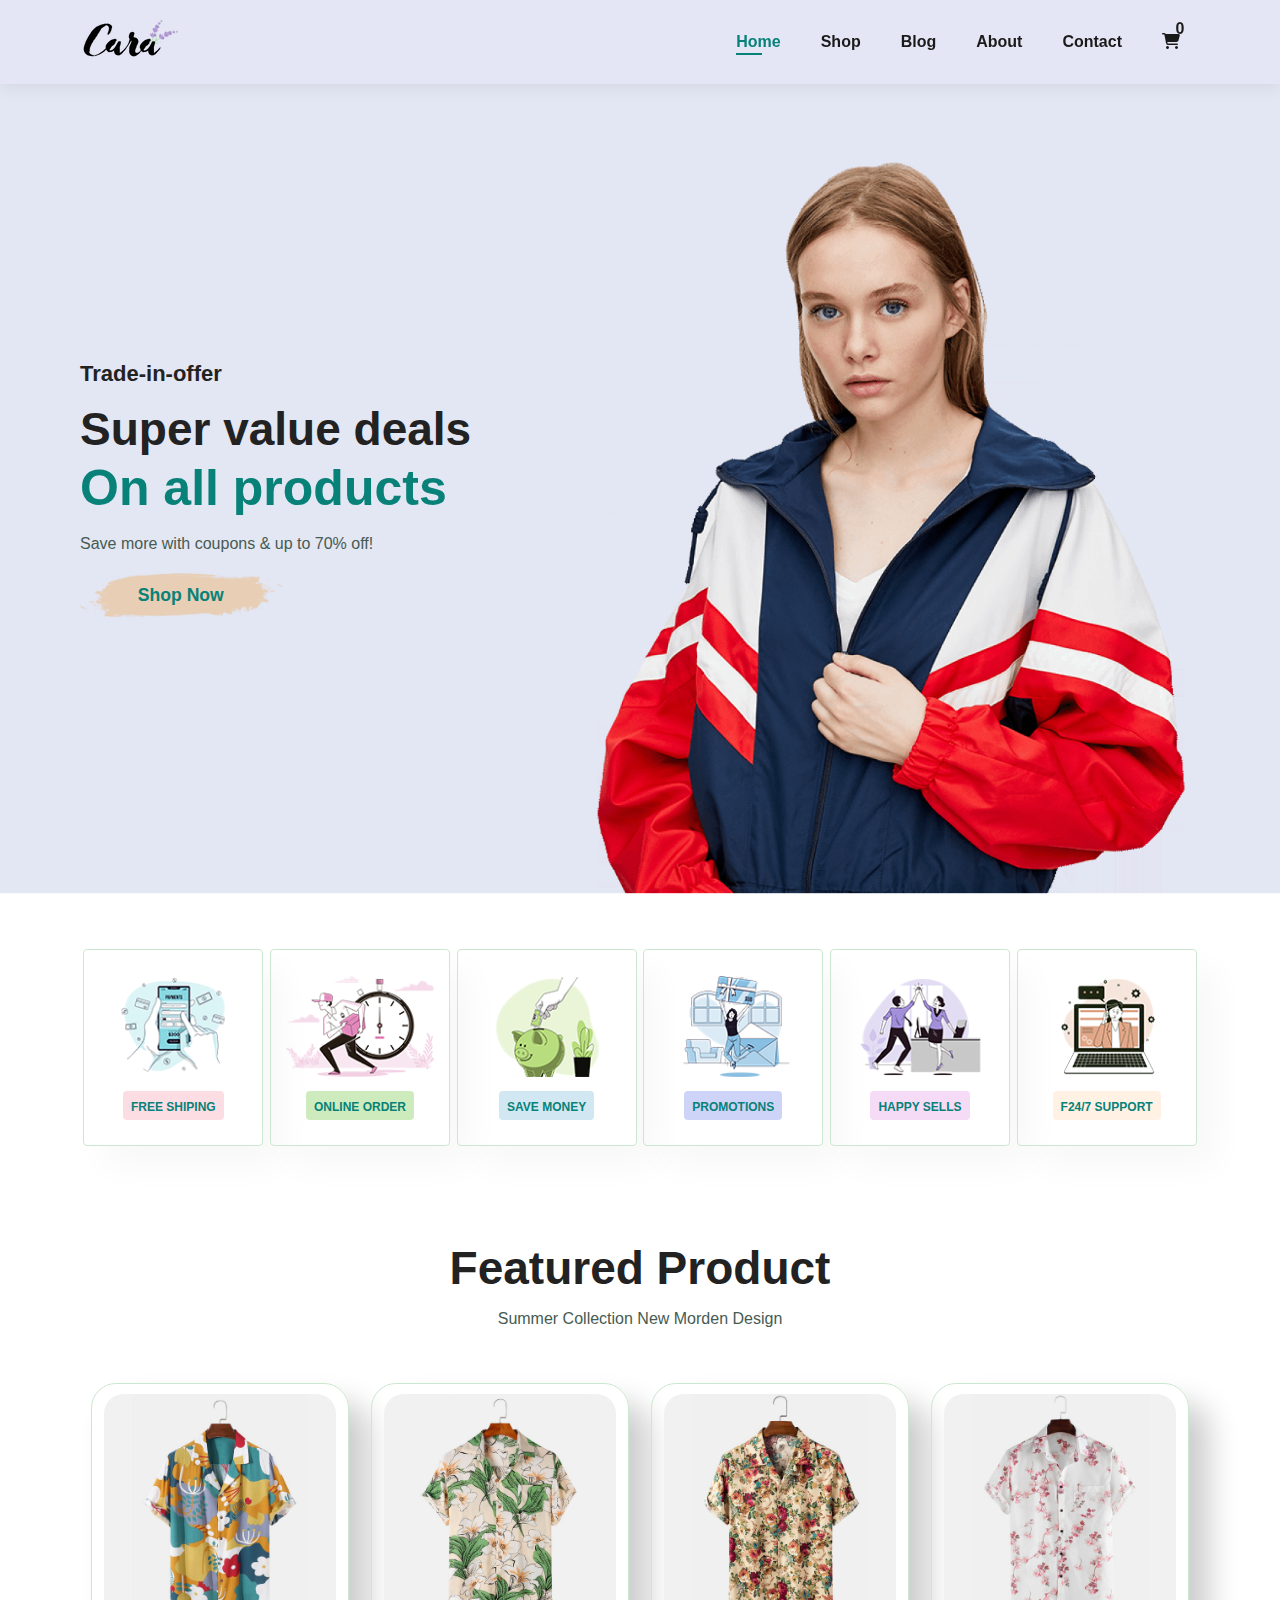
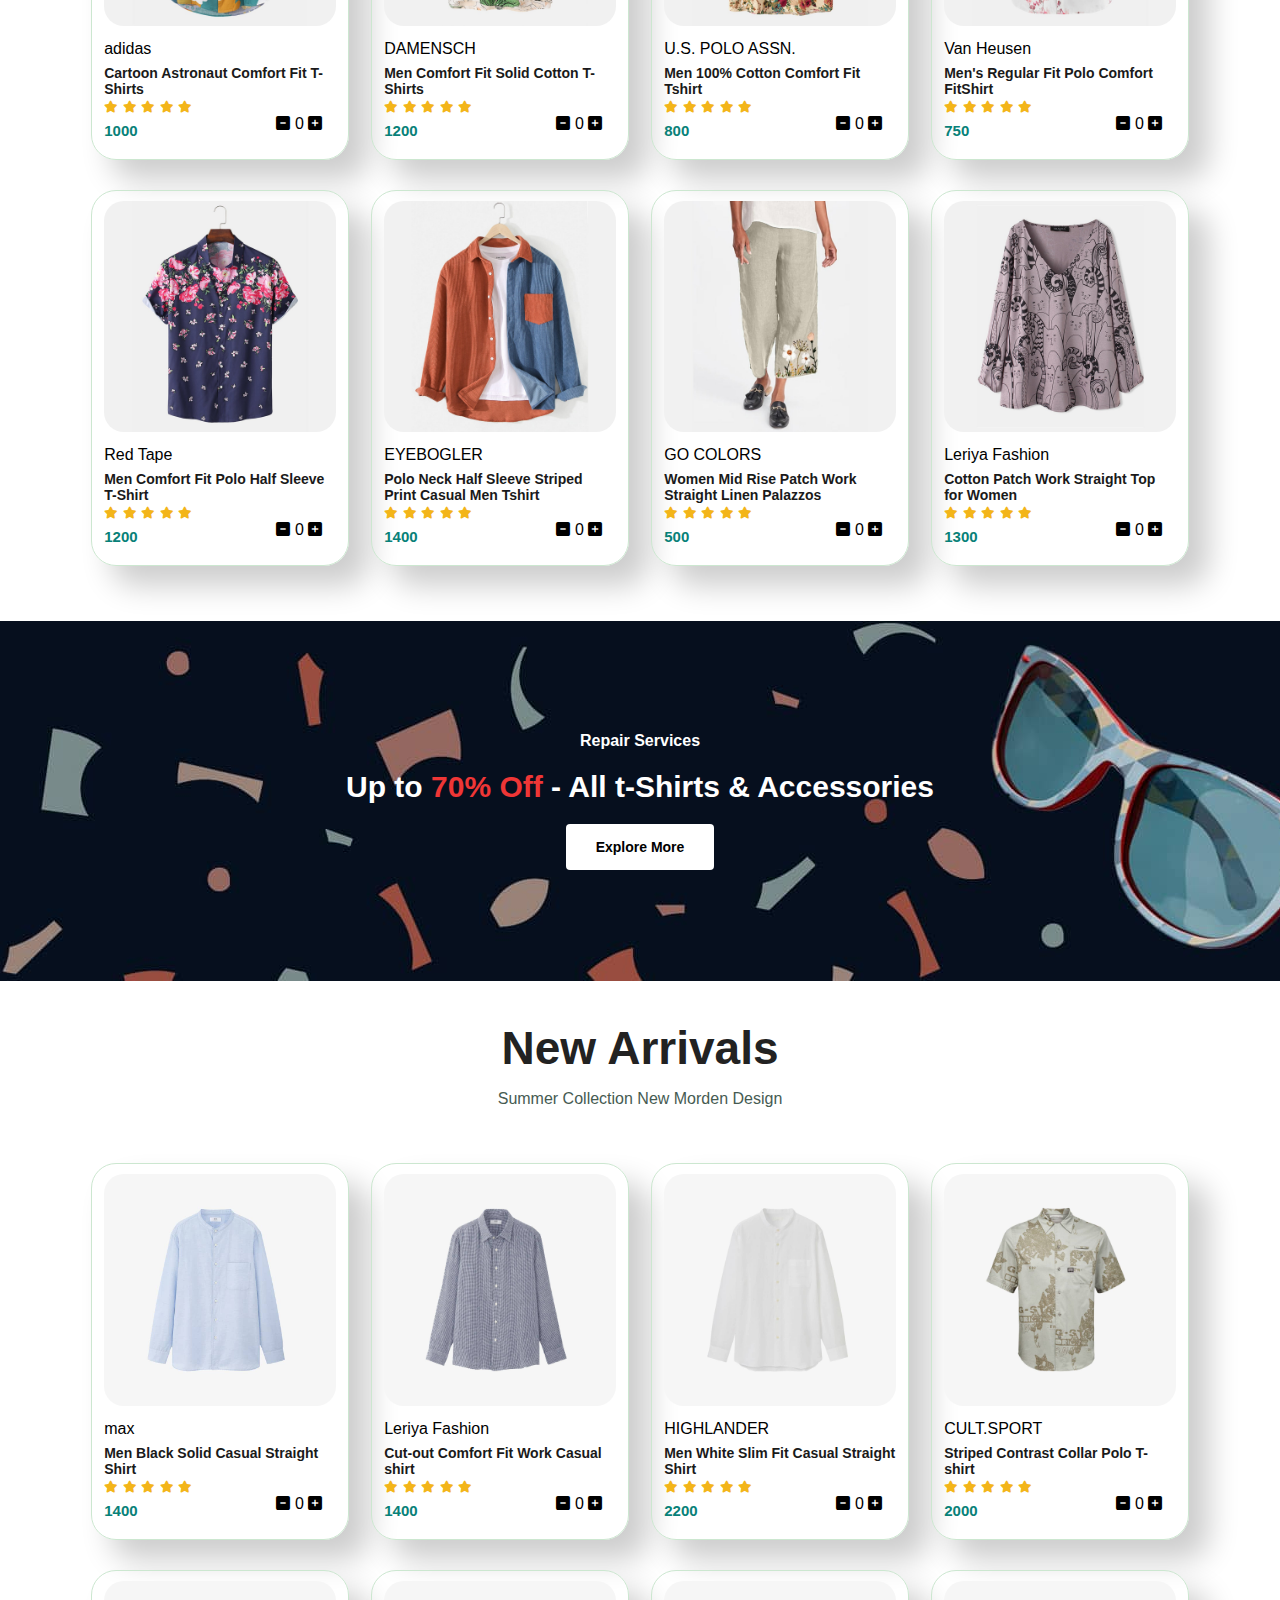
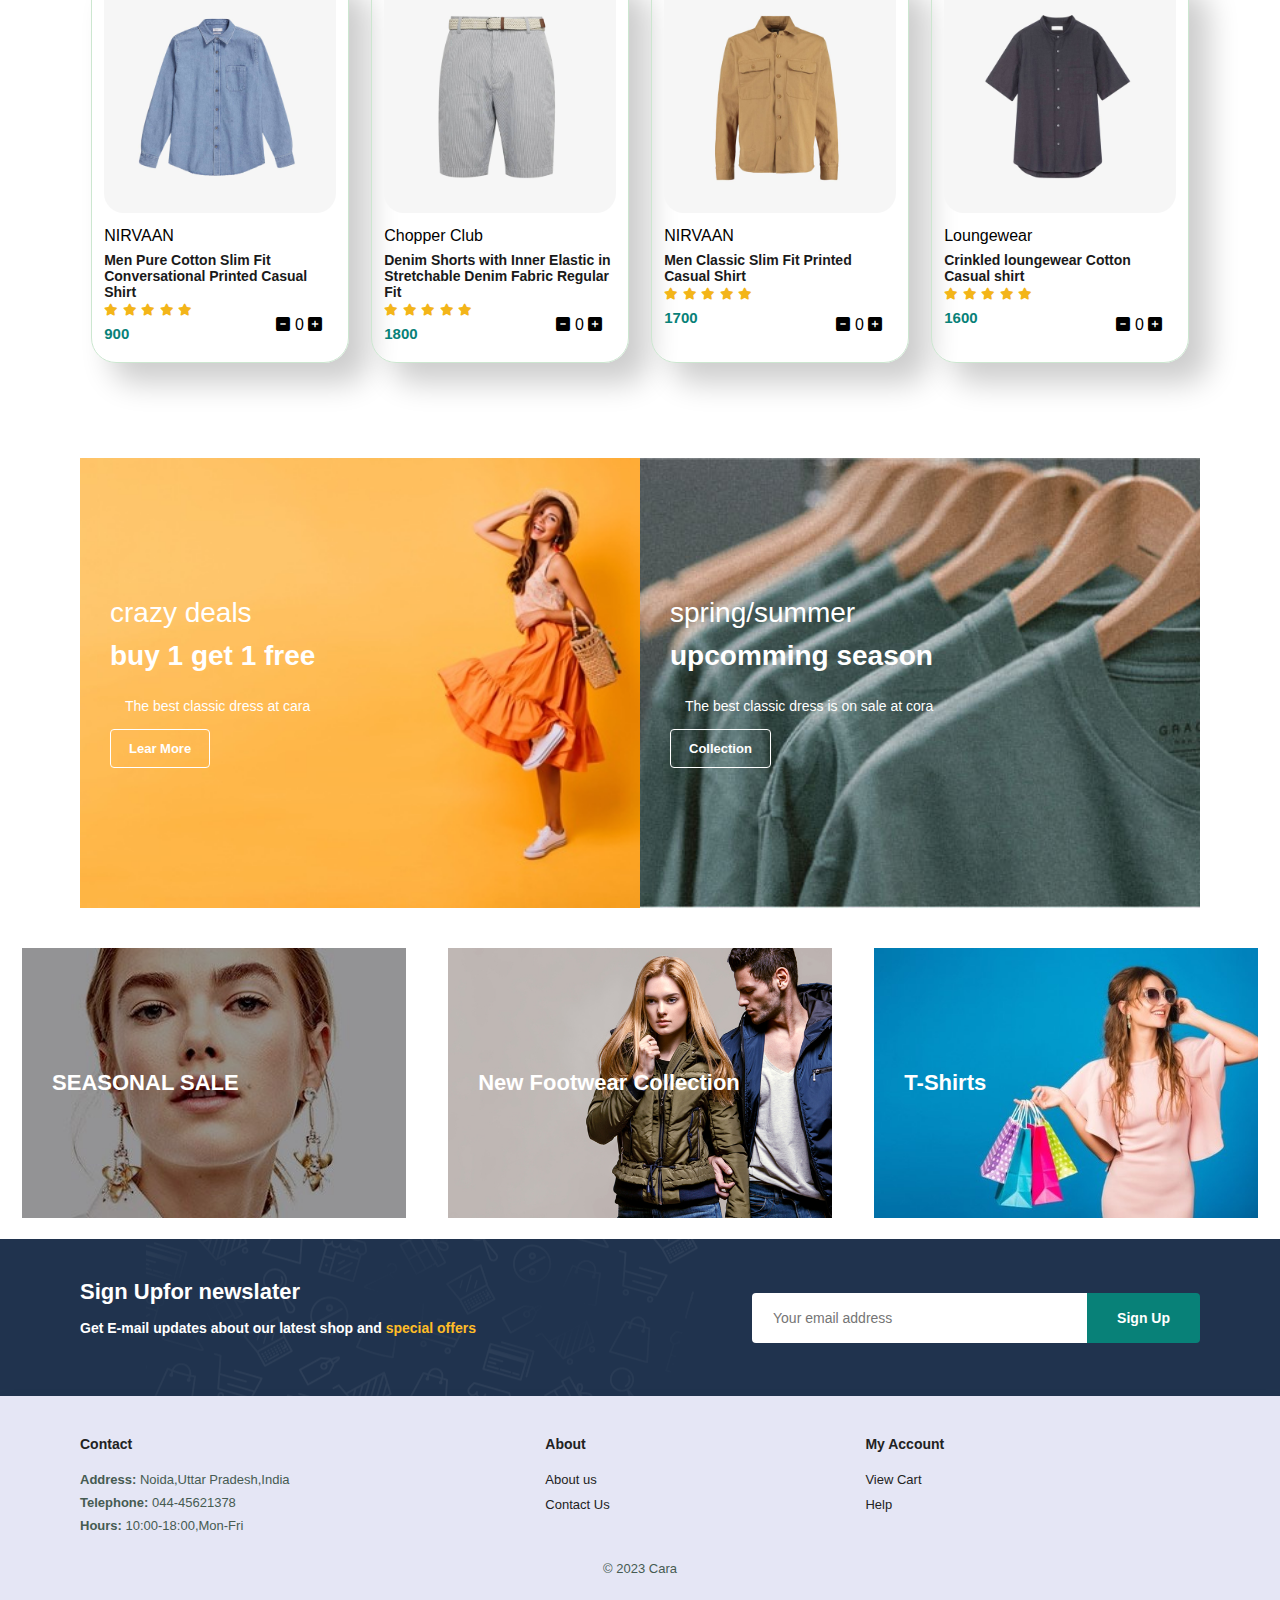
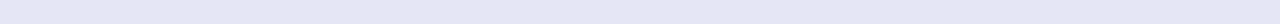
==== HTML_files/index.html @ 6f25714a "files added" ====
<!DOCTYPE html>
<html lang="en">
<head>
    <meta charset="UTF-8">
    <meta name="viewport" content="width=device-width, initial-scale=1.0">
    <title>Document</title>
    <link rel="stylesheet" href="https://cdnjs.cloudflare.com/ajax/libs/font-awesome/6.4.2/css/all.min.css">
    <link rel="stylesheet" href="../CSS_files/style.css">
</head>
<body>
    <section id="header">
        <a href="./index.html"><img class="logo" src="../images/logo.png" alt=""></a>
        <div>
            <ul id="navbar">
                <li><a class="active" href="./index.html">Home</a></li>
                <li><a href="./shop.html">Shop</a></li>
                <li><a href="./blog.html">Blog</a></li>
                <li><a href="./about.html">About</a></li>
                <li><a href="./contact.html">Contact</a></li>
                <li id="lg-bag">
                    <a href="./cart.html">
                        <i class="fas fa-shopping-cart"></i>
                       <div id="cartamount" class="cartamount">0</div>
                </a>
                </li>
                <a href="#" id="close"><i class="fas fa-times"></i></a>
            </ul>
        </div>
        <div id="mobile">
            <a href="cart.html">
                <i class="fas fa-shopping-bag"></i>
            </a>
            <i id="bar" class="fas fa-outdent"></i>
        </div>
    </section>

    <section id="hero">
        <h4>Trade-in-offer</h4>
        <h2>Super value deals</h2>
        <h1>On all products</h1>
        <p>Save more with coupons & up to 70% off! </p>
        <a href="./shop.html"><button>Shop Now</button></a>

    </section>

    <section id="feature" class="section-p1"></section>

    <section id="product1" class="section-p1">
        <h2>Featured Product</h2>
        <p>Summer Collection New Morden Design</p>
        <div id="p1" class="pro-container"></div>
    </section>

    <section id="banner" class="section-m1">
        <h4>Repair Services</h4>
        <h2>Up to <span>70% Off</span> - All t-Shirts & Accessories</h2>
        <a href="./shop.html"><button class="normal">Explore More</button></a>
    </section> 

    <section id="product1" class="section-p1">
        <h2>New Arrivals</h2>
        <p>Summer Collection New Morden Design</p>
        <div id="p2" class="pro-container"></div>
    </section> 

    <section id="sm-banner" class="section-p1">
        <div class="banner-box">
            <h4>crazy deals</h4>
            <h2>buy 1 get 1 free</h2>
            <span>The best classic dress at cara</span>
            <a href="./shop.html"><button class="white">Lear More</button></a>
        </div>
        <div class="banner-box banner-box2">
            <h4>spring/summer</h4>
            <h2>upcomming season</h2>
            <span>The best classic dress is on sale at cora</span>
            <a href="./shop.html"><button class="white">Collection</button></a>
        </div>
    </section>

    <section id="banner3">
        <div class="banner-box">
            <h2>SEASONAL SALE</h2>
        </div>
        <div class="banner-box banner-box2">
            <h2>New Footwear Collection</h2>
        </div>
        <div class="banner-box banner-box3">
            <h2>T-Shirts</h2>
        </div>
    </section>

    <section id="newsletter" class="section-p1">
        <div class="newstext">
            <h4>Sign Upfor newslater</h4> 
            <p>Get E-mail updates about our latest shop and <span>special offers</span></p>
        </div>
        <div class="form">
            <input type="test" placeholder="Your email address">
            <button class="normal">Sign Up</button>
        </div>
    </section>

    <footer class="section-p1">

        <div class="col">
            <h4>Contact</h4>
            <p><strong>Address: </strong>Noida,Uttar Pradesh,India</p>
            <p><strong>Telephone: </strong>044-45621378</p>
            <p><strong>Hours: </strong>10:00-18:00,Mon-Fri</p>
        </div>
        <div class="col">
            <h4>About</h4>
            <a href="./about.html">About us</a>
            <a href="./contact.html">Contact Us</a>
        </div>
        <div class="col">
            <h4>My Account</h4>
            <a href="./cart.html">View Cart</a>
            <a href="./contact.html">Help</a>
        </div>
        <div class="col">
            <a href="./index.html"><img class="logo" src="./images/logo.png" alt=""></a>
        </div>

        <div class="copywrite">
            <p>&copy; 2023 Cara</p>
        </div>
    </footer>


    <script src="../JavaScript_files/Data.js"></script>
    <script src="../JavaScript_files/Homeproducts.js"></script>
</body>
</html>
---- CSS_files/style.css ----
*{
    margin: 0;
    padding: 0;
    box-sizing: border-box;
    font-family: 'Spartan',sans-serif;
}
h1{
    font-size: 50px;
    line-height: 64px;
    color: #222;
}
h2{
    font-size: 46px;
    line-height: 54px;
    color: #222;
}
h4{
    font-size: 22px;
    color: #222;
}
h6{
    font-weight: 700;
    font-size: 12px;
}
p{
    font-size: 16px;
    color: #465b52;
    margin: 15px 0 20px 0;
}
.section-p1{
    padding: 40px 80px;
}
.section-m1{
    padding: 40px 0;
}
button.normal{
    font-size: 14px;
    font-weight: 600;
    color: #000;
    padding: 15px 30px;
    background-color: #fff;
    border-radius: 4px;
    border: none;
    outline: none;
    transition: 0.2s;
    cursor: pointer;
}

button.white{
    font-size: 13px;
    font-weight: 600;
    color: #fff;
    padding: 11px 18px;
    background-color: transparent;
    border-radius: 4px;
    border: 1px solid #fff;
    outline: none;
    transition: 0.2s;
    cursor: pointer;
}

body{
    width: 100%;
}

/* header section */
#header{
    display: flex;
    align-items: center;
    justify-content: space-between;
    padding: 20px 80px;
    background: #E5E6F5;
    box-shadow: 0 5px 15px rgba(0, 0, 0, 0.06);
    z-index: 999;
    position: sticky;
    top: 0;
    left: 0;
    right: 0;
    width: 100%;
}
#navbar{
    display: flex;
    align-items: center;
    justify-content: center;
}
#navbar li{
    list-style: none;
    padding: 0 20px;
    position: relative;
}
#navbar li a{
    text-decoration: none;
    font-size: 16px;
    font-weight: 600;
    color: #1a1a1a;
    transition: 0.3s ease;
}
#navbar li a:hover,#navbar li a.active{
    color: #088178;

}
#navbar li a.active::after,
#navbar li a:hover::after{
    content: "";
    width:30%;
    height: 2px;
    background: #088178;
    position: absolute;
    bottom: -4px;
    left: 20px;
}
#mobile{
    display: flex;
}
#mobile i{
    color: #1a1a1a;
    font-size: 24px;
    padding-left: 10px;
}
.cartamount{
    position: absolute;
    top: -70%;
    right: 27%;
}

/* home page */
#hero{
    background-image: url("../images/hero5.png");
    height: 90vh;
    width: 100%;
    background-size: cover;
    background-position: top 25% right 0;
    padding: 0 80px;
    display: flex;
    flex-direction: column;
    align-content: start;
    justify-content: center;
}
#hero button{
    width: 18%;
    height: 2.7rem;
    background-image: url("../images/button.png");
    background-color: transparent;
    border: 0;
    color: #088178;
    background-size: cover;
    padding: auto auto;
    background-repeat: no-repeat;
    cursor: pointer;
    font-weight: 700;
    font-size: 1.1rem;
}
#hero h4{
    padding-bottom: 15px;
}
#hero h1{
    color: #088178;
}

/* feature */
#feature{
    display: flex;
    align-items: center;
    justify-content: space-around;
    flex-wrap: wrap;
}
#feature .fe-box{
    width: 180px;
    text-align: center;
    padding: 25px 15px;
    box-shadow: 20px 20px 34px rgba(0,0,0,0.03);
    border: 1px solid #cce7d0;
    border-radius: 4px;
    margin: 15px 0;
}
#feature .fe-box img{
    width: 100%;
    margin-bottom: 10px;
}
#feature .fe-box h6{
    display: inline-block;
    padding: 9px 8px 6px 8px;
    border-radius: 4px;
    color: #088178;
    background-color: #fddde4;
}
#feature .fe-box:nth-child(2) h6{
    background-color: #cdebbc;
}
#feature .fe-box:nth-child(3) h6{
    background-color: #d1e8f2;
}
#feature .fe-box:nth-child(4) h6{
    background-color: #cdd4f8;
}
#feature .fe-box:nth-child(5) h6{
    background-color: #f6dbf6;
}
#feature .fe-box:nth-child(6) h6{
    background-color: #fff2e5;
}
#feature .fe-box:hover{
    box-shadow: 10px 10px 54px rgba(70,62,221,0.1);
}

#product1{
    text-align: center;  
}
#product1 .pro-container{
    display:flex;
    justify-content: space-around;
    flex-wrap: wrap;
    padding-top: 20px;
}
#product1 .pro{
    width:23%;
    min-width: 150px;
    padding: 10px 12px;
    border: 1px solid #cce7d0;
    border-radius: 25px;
    cursor: pointer;
    box-shadow: 20px 20px 30px rgba(0,0,0,0.2);
    margin: 15px 0;
    position: relative;
    transition: .15s ease-in-out;
    
}
#product1 .pro img{
    width: 100%;
    border-radius: 20px;
}
#product1 .pro-container .pro i:hover{
    color: #088178;
}

#product1 .pro:hover{
    width: 24%;
}
#product1 .pro .des{
    text-align: start;
    padding: 10px 0;
}
#product1 .pro.des span{
    color: #606063;
    font-size: 12px;
}
#product1 .pro .des h5{
    padding-top: 7px;
    color: #1a1a1a;
    font-size:14px;
}
#product1 .pro .des i{
    font-size: 12px;
    color: rgb(243,181,25);
}
#product1 .pro .des h4{
    padding-top: 7px;
    font-size: 15px;
    font-weight: 700;
    color: #088178;
}



#banner{
    display: flex;
    flex-direction: column;
    justify-content: center;
    align-items: center;
    text-align: center;
    background-image:url('../images/Banner/b2.jpg');
    background-size: cover;
    background-position: center;
    width: 100%;
    height: 40vh;
}
#banner h4{
    color: #fff;
    font-size:16px;
}
#banner h2{
    color: #fff;
    font-size: 30px;
    padding: 10px 0;;
}
#banner h2 span{
    color: #ef3636;
}
#banner button:hover{
    background: #088178;
    color: #fff;
}

#sm-banner{
    display: flex;
    justify-content: space-between; 
    flex-wrap: wrap;
}

#sm-banner .banner-box{
    display: flex;
    flex-direction: column;
    justify-content: center;
    align-items: flex-start;
    background-image:url('../images/Banner/b17.jpg');
    background-size: cover;
    background-position: center;
    width: 50%;
    height: 50vh;
    padding: 30px;
}
#sm-banner .banner-box2{
    background-image: url('../images/Banner/b10.jpg');
}

#sm-banner h4{
    color: #fff;
    font-size: 28px;
    font-weight: 300;
}
#sm-banner h2{
    color: #fff;
    font-size: 28px;
    font-weight: 800;
}
#sm-banner span{
    color: #fff;
    font-size: 14px;
    font-weight: 500;
    padding: 15px;
}
#sm-banner .banner-box:hover button{
    background: #088178;
    border:1px solid #088178;
}
#banner3{
    display: flex;
    justify-content: space-around;
    flex-wrap: wrap;
    padding: 0.80px;
}
#banner3 .banner-box{
    display: flex;
    flex-wrap: wrap;
    flex-direction: column;
    justify-content: center;
    align-items: flex-start; 
    background-image:url('../images/Banner/b7.jpg');
    background-size: cover;
    background-position: center;
    min-width: 30%;
    height: 30vh;
    padding: 30px;
    margin-bottom: 20px;
    text-align: center;
}

#banner3 h2{
    color: #fff;
    font-weight: 900;
    font-size: 22px;
}
#banner3 h3{
    color: #e2544e;
    font-weight: 800;
    font-size: 15px;
}
#banner3 .banner-box2{
    background-image: url("../images/Banner/b4.jpg");
}
#banner3 .banner-box3{
    background-image: url("../images/Banner/b18.jpg");
}

#newsletter{
    display: flex;
    justify-content: space-between;
    flex-wrap: wrap;
    align-items: center;
    background-image: url("../images/Banner/b14.png");
    background-repeat:no-repeat;
    background-position: 20% 30%;;
    background-color: #20334e;
}
#newsletter h4{
    font-size: 22px;
    font-weight: 700;
    color: #fff;
}
#newsletter p{
    font-size: 14px;
    font-weight: 600;
    color: #fff;
}
#newsletter p span{
    color: #ffbd27;
}
#newsletter .form{
    display: flex;
    width: 40%;
}
#newsletter input{
    height: 3.125rem;
    padding: 0 1.25rem;
    font-size: 14px;
    width: 100%;
    border: 1px solid transparent;
    border-radius: 4px;
    outline: none;
    border-top-right-radius: 0;
    border-bottom-right-radius:0;
}
#newsletter .normal{
    background-color: #088178;
    color: #fff;
    white-space: nowrap;
    border-top-left-radius: 0;
    border-bottom-left-radius:0;
}

/* footer */

footer{
    display: flex;
    flex-wrap: wrap;
    justify-content: space-between;
    background: #E5E6F5;
    box-shadow: 0 5px 15px rgba(0, 0, 0, 0.06);
}
footer .col{
    display: flex;
    flex-direction: column;
    align-items: flex-start;
    margin-bottom: 20px;
}
footer .logo{
    margin-bottom: 30px;
}
footer h4{
    font-size: 14px;
    padding-bottom: 20px;
}
footer p{
    font-size: 13px;
    margin: 0 0 8px 0;
}
footer a{
    font-size: 13px;
    text-decoration: none;
    color: #222;
    margin-bottom: 10px;
}

footer a:hover{
    color: #088178;
}
footer .copywrite{
    width: 100%;
    text-align: center;
}
#mobile{
    display: none;
    align-items: center;
}
#close{
    display: none;
}


/* shop page */
#page-header{
    background-image: url("../images/Banner/b1.jpg");
    width: 100%;
    height: 40vh;
    background-size: cover;
    display: flex;
    justify-content: center;
    text-align: center;
    flex-direction: column;
    padding: 14px;
}
#page-header h2,
#page-header p{
    color: #fff;
}
.pro .buttons{
    position: absolute;
    bottom: 7%;
    right: 10%;
}


#page-header.blog-header{
    background-image: url('../images/Banner/b19.jpg');
}
#blog{
    padding: 150px 150px 0 150px;
}

#blog .blog-box{
    display: flex;
    align-items: center;
    width: 100%;
    position: relative;
    padding-bottom: 90px;
}
#blog .blog-box .blog-img{
    width: 100%;
    height: 300px;
    object-fit:contain;
}
#blog .blog-box .blog-img .blog-img1{
    width: 70%;
    height: 300px;
    object-fit: fill;
}
#blog .blog-box h1{
    position: absolute;
    top: -40px;
    left:0;
    font-size: 5vw;
    font-weight: 700;
    color: #c9cbce;
    z-index: -9;
}

/* about page */
#page-header.about-header{
    background-image: url("../images/About/banner.png");
}
#about-head{
    display: flex;
    align-items: center;
}
#about-head img{
    width: 50%;
    height: auto;
}
#about-head div{
    padding-left: 40px;
}
#about-app{
    text-align: center;
}
#about-app .video{
    width: 70%;
    height: 100%;
    margin: 30px auto 0 auto;
}
#about-app .video video{
    width: 100%;
    height: 100%;
    border-radius: 20px;
}

/* contact-page */

#contact-details{
    display: flex;
    align-items: center;
    justify-content: space-between;
}
#conatct-details .details{
    width:40%;
}
#contact-details .details span,
#form-details form span
{
    font-size: 12px;
}

#contact-details .details h2,
#form-details form h3
{
    font-size: 26px;
    line-height: 35px;
    padding: 20px 0;
}

#contact-details .details h3{
    font-size: 16px;
    padding-bottom: 15px;
}
#contact-details .details li{
    list-style: none;
    display: flex;
    padding: 10px 0;
}
#contact-details .details li i{
    font-size: 14px;
    padding-right: 22px;
}
#contact-details .details li p{
    margin: 0;
    font-size: 14px;
}
#contact-details .map{
    width: 55%;
    height: 400px;
}
#contact-details .map iframe{
    width: 100%;
    height: 100%;
}
#form-details form{
    width: 65%;
    display: flex;
    flex-direction: column;
}
#form-details form input,
#form-details form textarea{
    width: 100%;
    padding: 12px 15px;
    outline: none;
    margin-bottom: 20px;
    border: 1px solid #e1e1e1;
}
#form-details{
    display: flex;
    justify-content: space-between;
    margin: 30px;
    padding: 80px;
    border: 1px solid #e1e1e1;
}
#form-details form button{
    background-color: #088178;
    color: white;
}
#form-details .people div{
    padding-bottom: 25px;
    display: flex;
    align-items: flex-start;
}

#form-details .people div img{
    width: 65px;
    height: 65px;
    object-fit: cover;
    margin-right: 15px;
}
#form-details .people div p{
    margin: 0;
    font-size: 13px;
    line-height: 25px;
}
#form-details .people div p span{
    display: block;
    font-size: 16px;
    font-weight: 600;
    color: #000;
}

/* cart page */
#cart table{
    width: 100%;
    border-collapse:collapse;
    table-layout: fixed;
    white-space: nowrap;
}
#cart table img{
    width: 70%;
}
#cart table td:nth-child(1){
    width: 100px;
    text-align: center;
}
#cart table td:nth-child(2){
    width: 150px;
    text-align: center;
}
#cart table td:nth-child(3){
    width: 250px;
    text-align: center;
}
#cart table td:nth-child(4),
#cart table td:nth-child(5),
#cart table td:nth-child(6){
    width: 150px;
    text-align: center;
}
#cart table td:nth-child(5) input{
    width: 70px;
    padding: 10px 5px 10px 15px;
}
#cart table thread{
    border: 1px sold #e2e9e1;
    border-left: none;
    border-radius: none;
}
#cart table thread td{
    font-weight: 700;
    text-transform: uppercase;
    font-size: 13px;
    padding: 18px 0;
}
#cart table tbody tr td {
    padding-top: 15px;
}
#cart table tbody td{
    font-size: 13px;
}

#cart-add{
    text-align: center;
}


#subtotal h3{
    padding-bottom:15px;
}


#subtotal button{
    background-color: #088178;
    color: #fff;
    padding: 12px 20px;
}
#subtotal{
    width: 100%;
    margin-bottom: 30px;
    border: 1px solid #e2e9e1;
    padding: 30px;
}
#subtotal table{
    border-collapse: collapse;
    width: 100%;
    margin-bottom: 20px;
}
#subtotal table td
{
    width: 50%;
    border: 1px solid #e2e9e1;
    padding: 10px;
    font-size: 13px;
}

#HomeBtn{
    background-color: #088178;
    margin-top: 20px;
}






/* media query */

@media (max-width:1012px){

    #blog .blog-box .blog-img{
        width: 50%;
        margin-right: 0px;
        margin-bottom: 30px;
    }
    #blog .blog-details{
        width: 50%;
    }
    #cart{
        overflow-x: auto;
    }
}
@media (max-width:799px){
    .section-p1{
        padding: 40px 40px;
    }
    #navbar{
        display: flex;;
        flex-direction: column;
        justify-content: flex-start;
        align-items: flex-start;
        position: fixed;
        top: 0;
        right: -300px;
        height: 100vh;
        width: 300px;
        background-color: #E3E6F3;
        box-shadow: 0 40px 60px rgba(0,0,0,0.1);
        padding: 80px 0 0 10px;
        transition: 0 1.37sec;
    }
    #navbar li{
        margin-bottom: 25px;
    }
    #navbar.active{
        right: 0px;
    }
    #mobile {
        display: flex;
        align-items: center;
    }
    #mobile i{
        color: #1a1a1a;;
        font-size: 24px;
        padding-left: 20px;
    }
    #close{
        display: initial;
        position: absolute;
        top: 30px;
        left: 30px;
        color: #222;
        font-size: 24px;
    }
    #lg-bag{
        display: none;
    }
    #hero{
        height: 95vh;
        padding: 0 80px;
        background-position: top 30% right 30%;
    }
    #feature{
        justify-content: center;    
    }
    #feature .fe-box{
        margin: 15px 15px;
    }
    #product .pro-container{
        justify-content: center;
    }
    #product .pro{
        margin:15px;
    }
    #banner{
        height: 70vh;
        width: 100%;
    }
    #banner .banner-box{
        min-width: 100%;
        height: 30vh;
    }
    #banner3{
        padding: 0 40px;
    }
    #banner3 .banner-box{
        width: 28%;
        height: 50vh;
        text-align: center;
    }
    #sm-banner .banner-box{
        width: 100%;
        height: 50vh;
    }

    #hero h4{
        font-size: 24px;
    }
    #hero h1{
        font-size: 36px;
    }
    #hero h2{
        font-size: 30px;
    }

    #newsletter .form{
        width: 70%;
    }

    /* single-product */

    #prodetails{
        display: flex;
        flex-direction:column;
    }
    #prodetails .single-pro-image{
        width: 100%;
        margin-right: 0px;
    }
    #prodetails .single-pro-details{
        width: 100%;
    }

    /* about page */
    #about-head{
        flex-direction: column;
    }
    #about-head img{
        width: 100%;
        margin-bottom: 20px;
    }

    /* contact-page */

    #form-details{
        padding: 40px;
    }
    #form-details form{
        width: 50%;
    }

    /* cart page */
    #cart{
        overflow-x: auto;
    }
}
@media (max-width:626px){
    #banner3 h2 {
        font-weight: 700;
        font-size: 15px;
        line-height: normal;
    }

    /* blog page */

    #blog{
        padding: 100px 20px 0 20px;
    }

    #blog .blog-box{
        display: flex;
        flex-direction: column;
        align-items: flex-start;
        text-align: center;
    }
    #blog .blog-box .blog-img{
        width: 100%;
        margin-right: 0px;
        margin-bottom: 30px;
    }
    #blog .blog-details{
        width: 100%;
    }
    #blog .blog-box h1 {
        left: 40vw;
    }
}
@media (max-width:477px) {
    #navbar{
        right: -100px;
        width: 100px;
    }
    #section-p1{
        padding: 20px;
    }
    #header{
        padding:10px 30px;
    }
    h2{
        font-size: 32px;
    }
    h1{
        font-size: 38px;
    }
    #hero{
        padding: 0 20px;
        background-position: 55%;
        background-size: cover;
    }
    #feature{
        justify-content: space-between;
    }
    #feature .fe-box{
        width: 155px;
        margin: 0 0 15px 0;
    }
    #product1 .pro{
        width: 100%;
    }
    #sm-banner .banner-box{
        width: 100%;
        height: 70vh;
    }
    #sm-banner .banner-box2{
        margin-top: 20px;
    }
    #banner3{
        padding: 0 20px;
    }
    #banner3 .banner-box{
        width: 100%;
    }
    .banner-box h2{
        font-size: 15px;
    }
    .banner-box h4{
        font-size: 15px;
    }
    .banner-box button{
        height: 30px;
    }
    #hero h4{
        font-size: 20px;
        margin: 0;
    }
    #hero h1{
        font-size: 30px;
        margin: 0;
    }
    #hero h2{
        font-size: 25px;
        margin: 0;
    }
    #hero button{
        font-size: 0.8rem;
    }
    #newsletter{
        padding: 40px 20px;   
    }
    #newsletter .form{
        width: 100%;
    }
    footer .copywrite{
        text-align: start;
    }   

    /* single-product */

    #prodetails{
        display: flex;
        flex-direction:column;
    }
    #prodetails .single-pro-image{
        width: 100%;
        margin-right: 0px;
    }
    #prodetails .single-pro-details{
        width: 100%;
    }

    /* blog page */

    /* #blog{
        padding: 100px 20px 0 20px;
    }

    #blog .blog-box{
        display: flex;
        flex-direction: column;
        align-items: flex-start;
    }
    #blog .blog-box .blog-img{
        width: 100%;
        margin-right: 0px;
        margin-bottom: 30px;
    }
    #blog .blog-details{
        width: 100%;
    } */

    /* about-page */
    #about-head{
        flex-direction: column;
    }
    #about-head img{
        width: 100%;
        margin-bottom: 20px;
    }
    #about-head div{
        padding-left: 0px;
    }
    #about-app .video{
        width: 100%;
    }

    /* Contact-page */

    #contact-details{
        flex-direction: column;
    }
    #contact-details .details{
        width: 100%;
    }
    #contact-details .map{
        width: 100%;
    }
    #form-details{
        margin: 10px;
        padding: 30px 10px;
        flex-wrap: wrap;
    }
    #form-details form{
        width: 100%;
        margin-bottom: 30px;
    }

    /* cart-page */
    #car-add{
        flex-direction: column;
    }
    #coupon{
        width: 100%;
    }
    #subtotal{
        width: 100%;
        padding: 20px;
    }
}
@media (max-width:386px){
    #feature .fe-box{
        margin: auto;
    }
}
@media (max-width:300px){
    #feature {
        text-align: center;
        width: 100%;
    }
    #sm-banner .banner-box{
        width: 100%;
        height: 90vh;
    }
}
@media (max-width:255px){
    #header .logo{
        width: 30vw;
    }
    #banner{
        height: 85vh;
    }
    #banner h2{
        font-size: 23px;
    }
    #banner h4{
        font-size: 12px;
    }
}
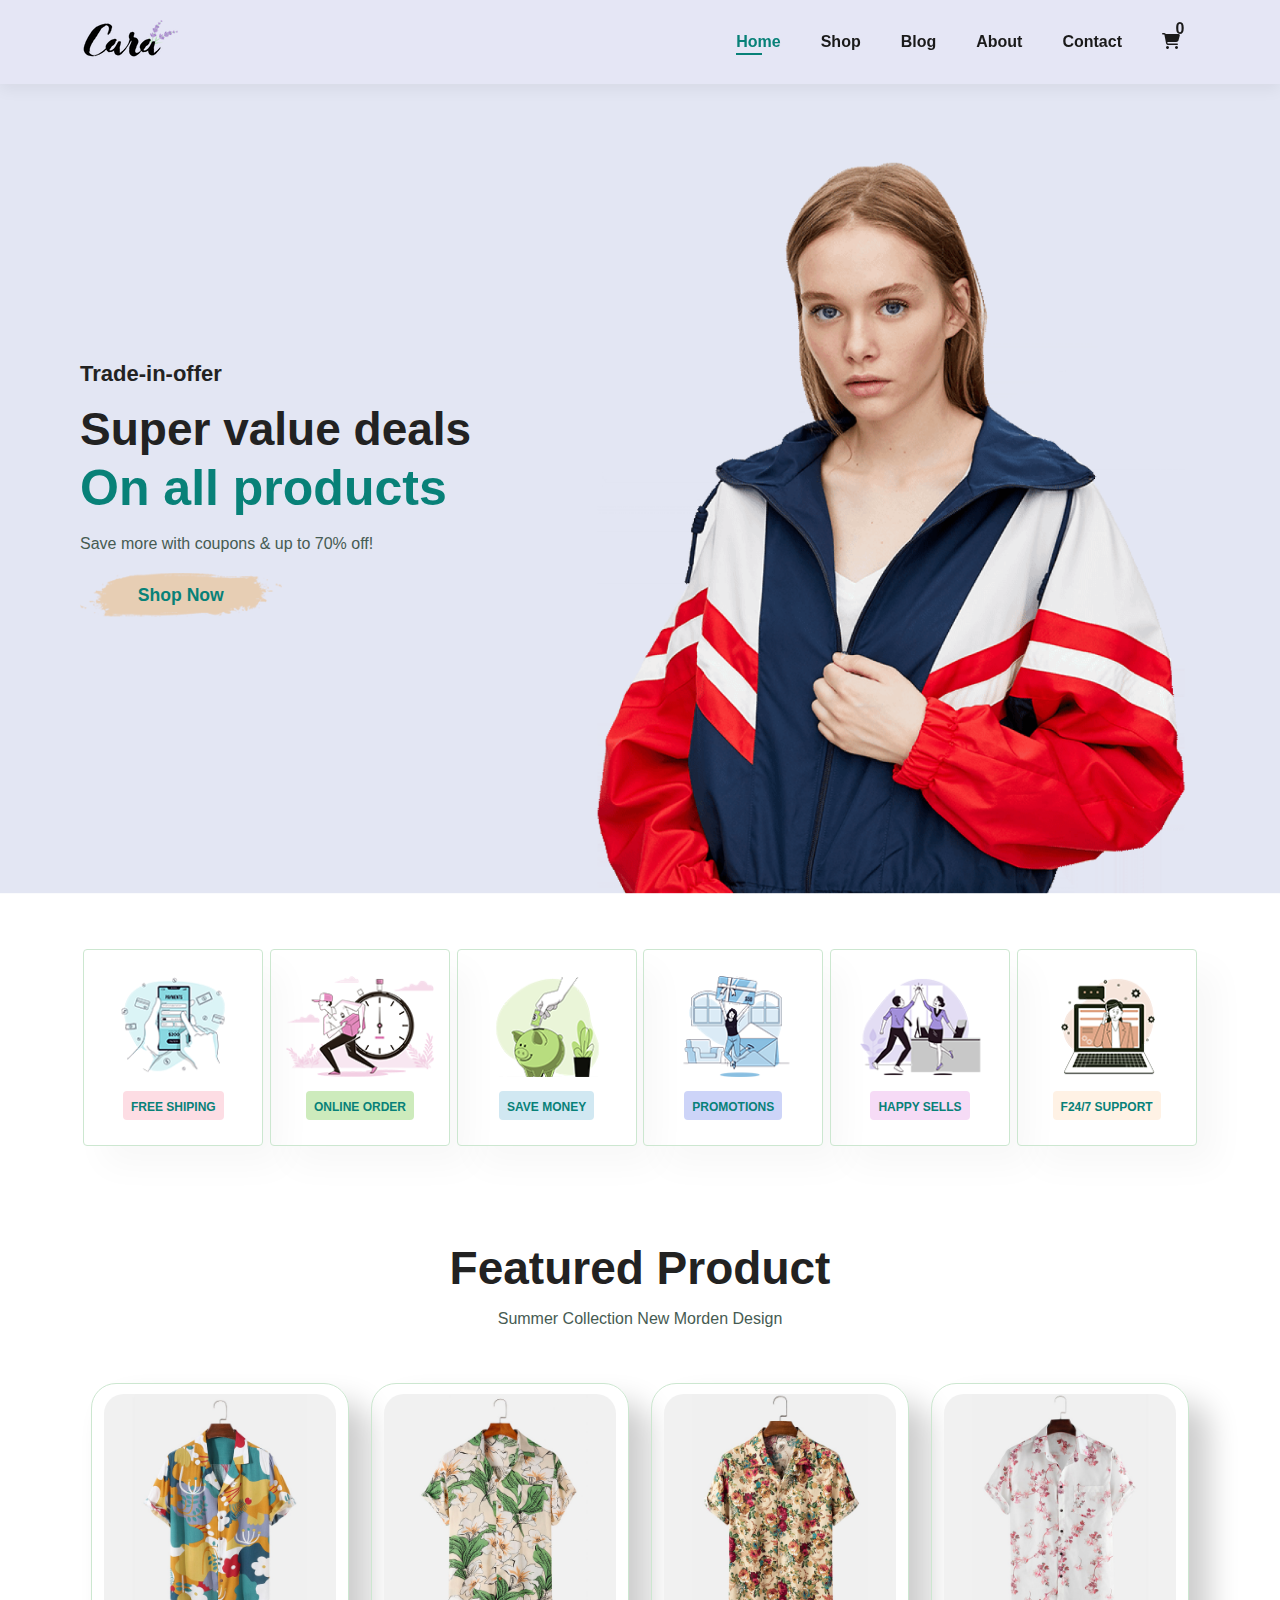
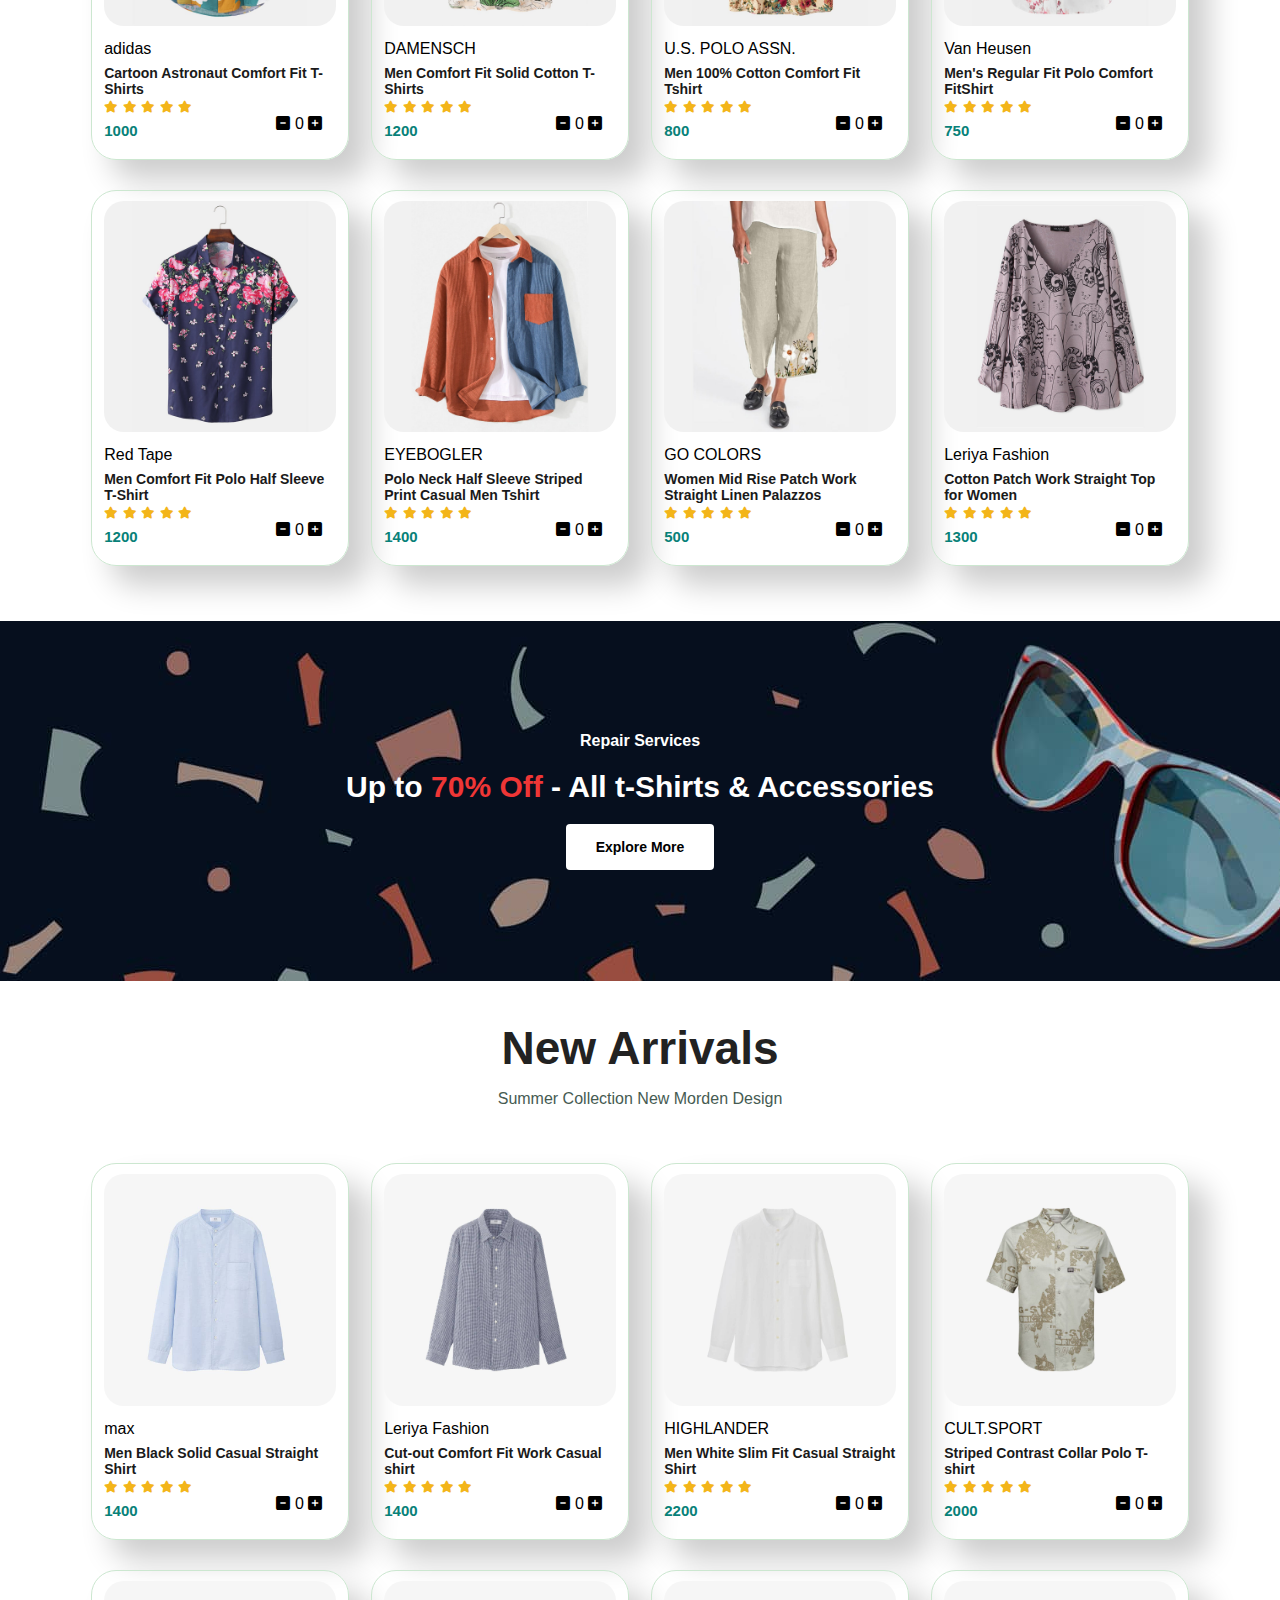
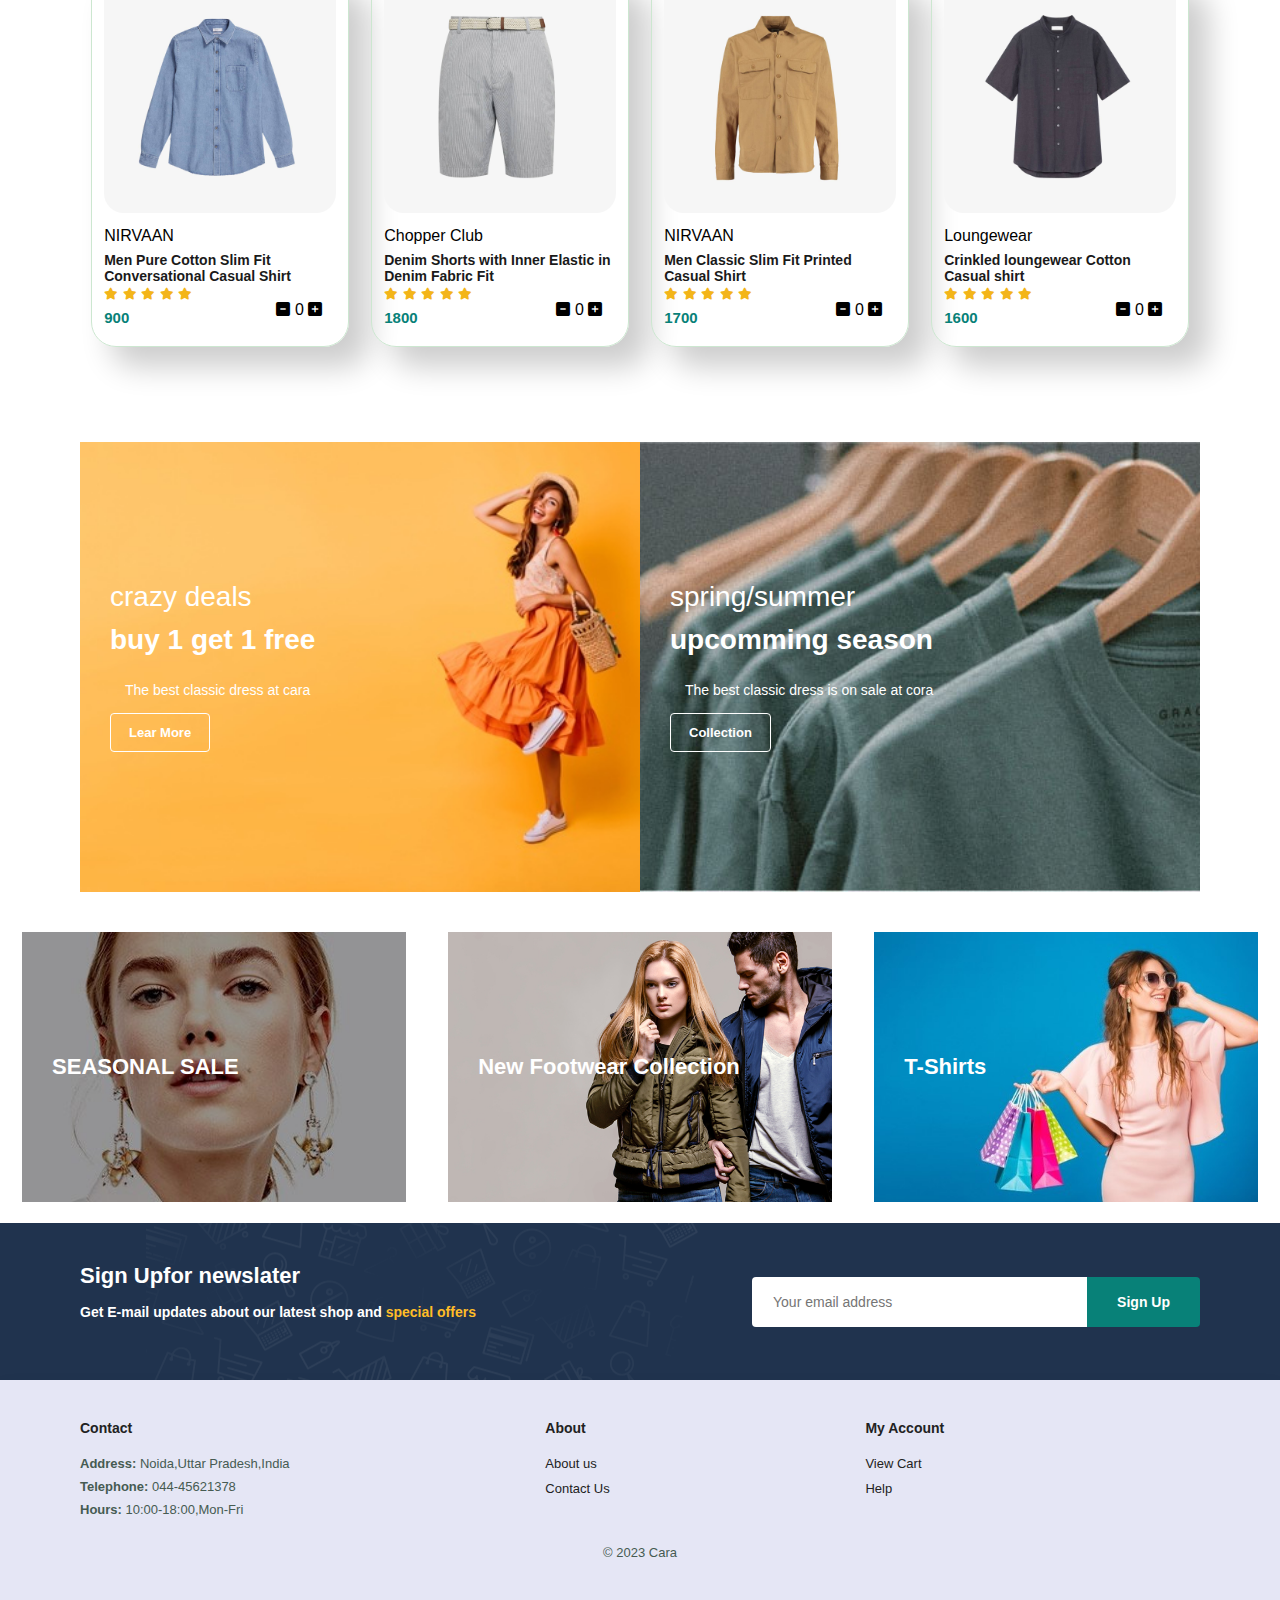
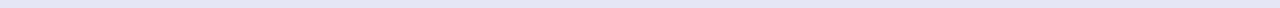
==== commit 2ce084f1: "made some changes" ====
--- a/HTML_files/index.html
+++ b/HTML_files/index.html
@@ -3,7 +3,8 @@
 <head>
     <meta charset="UTF-8">
     <meta name="viewport" content="width=device-width, initial-scale=1.0">
-    <title>Document</title>
+    <title>CARA</title>
+    <link rel="icon" type="image/x-icon" href="/images/favicon.jpg">
     <link rel="stylesheet" href="https://cdnjs.cloudflare.com/ajax/libs/font-awesome/6.4.2/css/all.min.css">
     <link rel="stylesheet" href="../CSS_files/style.css">
 </head>
@@ -32,6 +33,9 @@
             </a>
             <i id="bar" class="fas fa-outdent"></i>
         </div>
+
+        
+
     </section>
 
     <section id="hero">
--- a/CSS_files/style.css
+++ b/CSS_files/style.css
@@ -149,6 +149,8 @@
     cursor: pointer;
     font-weight: 700;
     font-size: 1.1rem;
+    background-position: center;
+    background-size: contain;
 }
 #hero h4{
     padding-bottom: 15px;
@@ -234,7 +236,7 @@
 }
 
 #product1 .pro:hover{
-    width: 24%;
+    transform: scale(1.05);
 }
 #product1 .pro .des{
     text-align: start;
@@ -329,7 +331,7 @@
     font-weight: 500;
     padding: 15px;
 }
-#sm-banner .banner-box:hover button{
+#sm-banner .banner-box button:hover{
     background: #088178;
     border:1px solid #088178;
 }
@@ -637,6 +639,7 @@
     height: 65px;
     object-fit: cover;
     margin-right: 15px;
+    border-radius: 50%;
 }
 #form-details .people div p{
     margin: 0;
@@ -741,11 +744,60 @@
 
 
 
+/* .btn{
+	border: .2rem solid var(--black);
+	margin-top: 1rem;
+	display: inline-block;
+	font-size: 1.7rem;
+	border-radius: .5rem;
+	color: var(--black);
+	cursor: pointer;
+	background: none;
+}
+.login-form{
+	border: 1px solid;
+	position: absolute;
+	top:110%;
+	right: 2rem;
+	box-shadow: var(--box-shadow);
+	border-radius: .5rem;
+	background: #fff;
+	text-align: center;
+	width: 20rem;
+}
+.login-form h3{
+	font-size: 2.5rem;
+	text-transform: uppercase;
+	color: var(--black);
+}
+
+.login-form .box{
+	width: 100%;
+	border:1px solid;
+	margin: .7rem 0;
+	background: #eee;
+	border-radius: .5rem;
+	padding: 1rem;
+	font-size: 1.5rem;
+	color: var(--black);
+	text-transform: none;
+} */
+
+
+
 
 
 
 /* media query */
-
+@media (max-width:1024px){
+    #feature .fe-box{
+        width: 16%;  
+    }
+    #sm-banner .banner-box,
+    #banner{
+        height: auto;
+    }
+}
 @media (max-width:1012px){
 
     #blog .blog-box .blog-img{
@@ -758,6 +810,11 @@
     }
     #cart{
         overflow-x: auto;
+    }
+}
+@media (max-width:950px){
+    #feature .fe-box{
+        width: 30%;
     }
 }
 @media (max-width:799px){
@@ -810,6 +867,12 @@
         padding: 0 80px;
         background-position: top 30% right 30%;
     }
+
+    #hero button{
+        width: 23%;
+        background-size: contain;
+    }
+
     #feature{
         justify-content: center;    
     }
@@ -947,19 +1010,24 @@
         background-position: 55%;
         background-size: cover;
     }
+    #hero button{
+        width: 27%;
+        background-size: contain;
+    }
     #feature{
         justify-content: space-between;
     }
     #feature .fe-box{
-        width: 155px;
+        width: 145px;
         margin: 0 0 15px 0;
     }
     #product1 .pro{
-        width: 100%;
-    }
+        width: 45%;
+    }
+
     #sm-banner .banner-box{
         width: 100%;
-        height: 70vh;
+        height: 74vh;
     }
     #sm-banner .banner-box2{
         margin-top: 20px;
@@ -1017,26 +1085,6 @@
     #prodetails .single-pro-details{
         width: 100%;
     }
-
-    /* blog page */
-
-    /* #blog{
-        padding: 100px 20px 0 20px;
-    }
-
-    #blog .blog-box{
-        display: flex;
-        flex-direction: column;
-        align-items: flex-start;
-    }
-    #blog .blog-box .blog-img{
-        width: 100%;
-        margin-right: 0px;
-        margin-bottom: 30px;
-    }
-    #blog .blog-details{
-        width: 100%;
-    } */
 
     /* about-page */
     #about-head{
@@ -1078,17 +1126,35 @@
     #car-add{
         flex-direction: column;
     }
-    #coupon{
-        width: 100%;
-    }
     #subtotal{
         width: 100%;
         padding: 20px;
     }
 }
-@media (max-width:386px){
+@media (max-width:376px){
+    #product1 .pro{
+        width: 100%;
+    }
     #feature .fe-box{
         margin: auto;
+    }
+    #sm-banner .banner-box{
+        width: 100%;
+        height: 100vh
+    }
+    #hero button{
+        width: 32%;
+        background-size: contain;
+    }
+}
+@media (max-width:320px){
+    #sm-banner .banner-box{
+        width: 100%;
+        height: 80vh;
+    }
+    #hero button{
+        width: 38%;
+        background-size: contain;
     }
 }
 @media (max-width:300px){
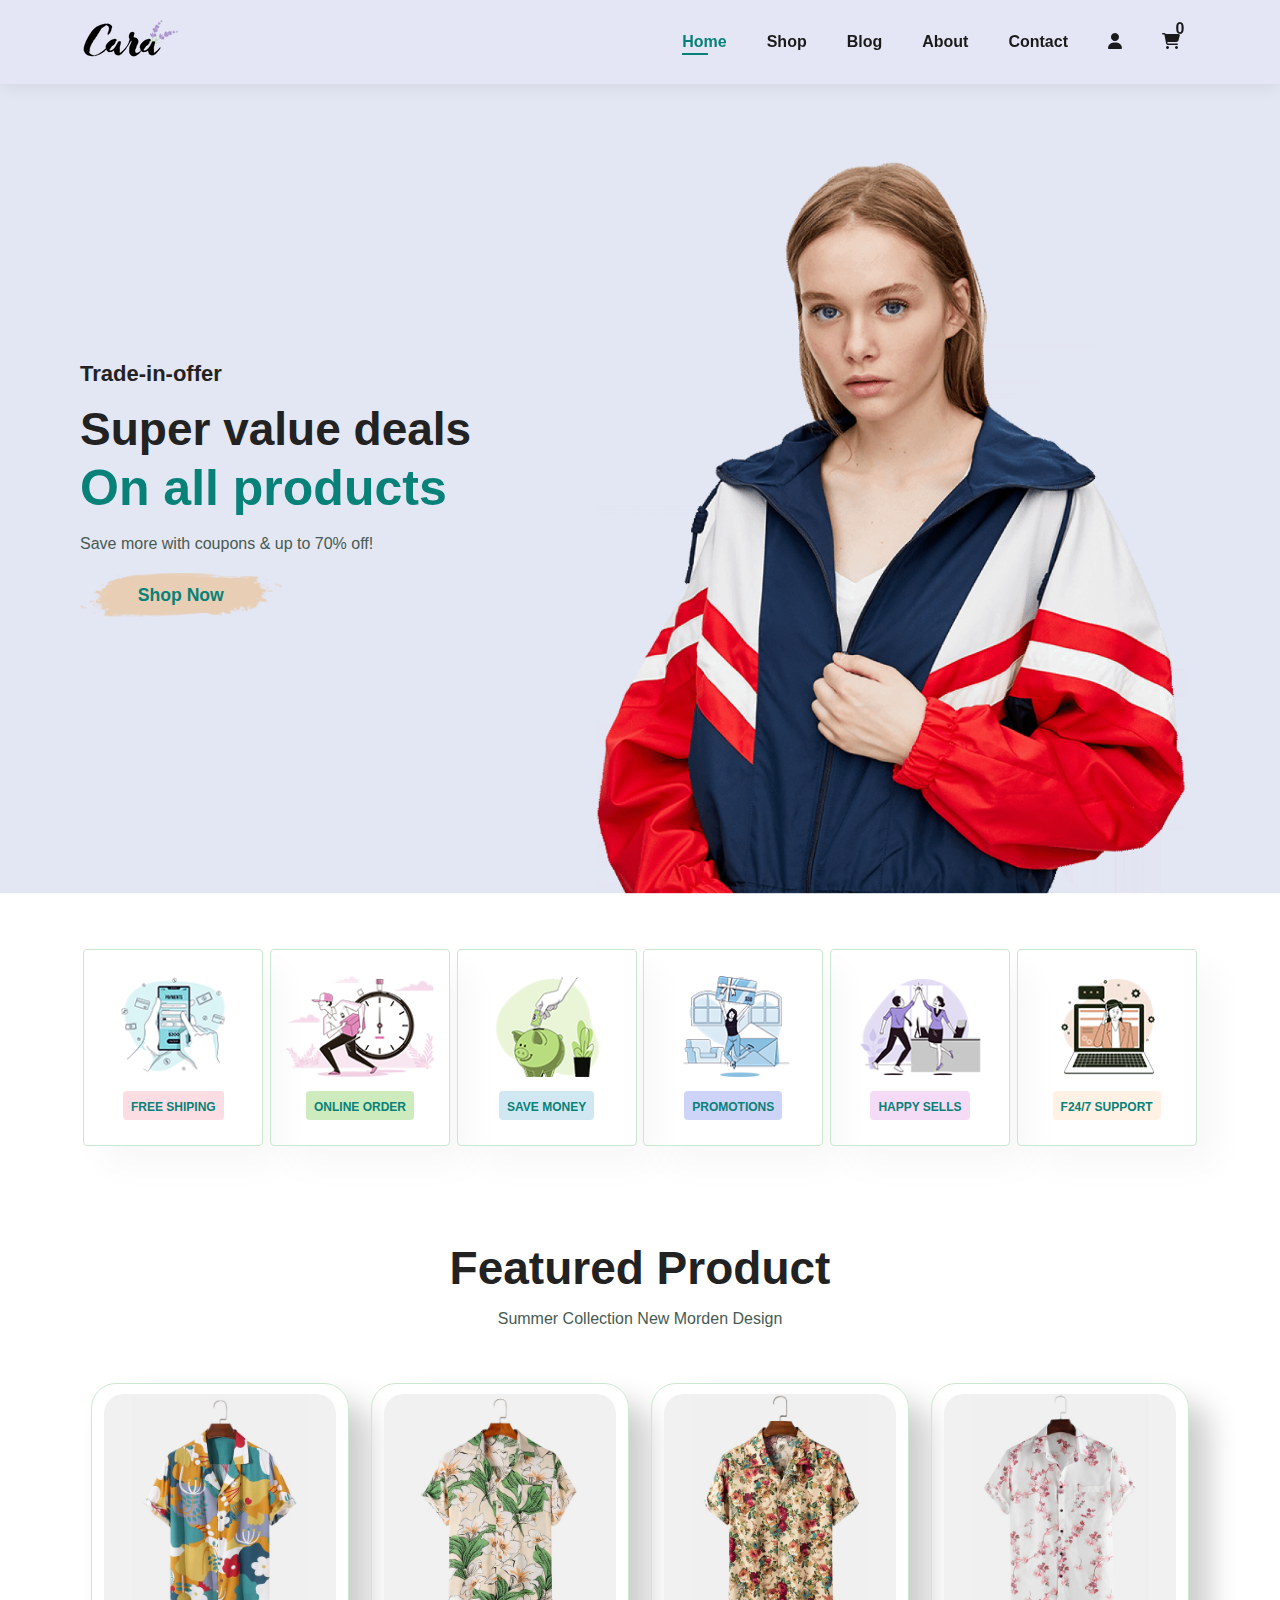
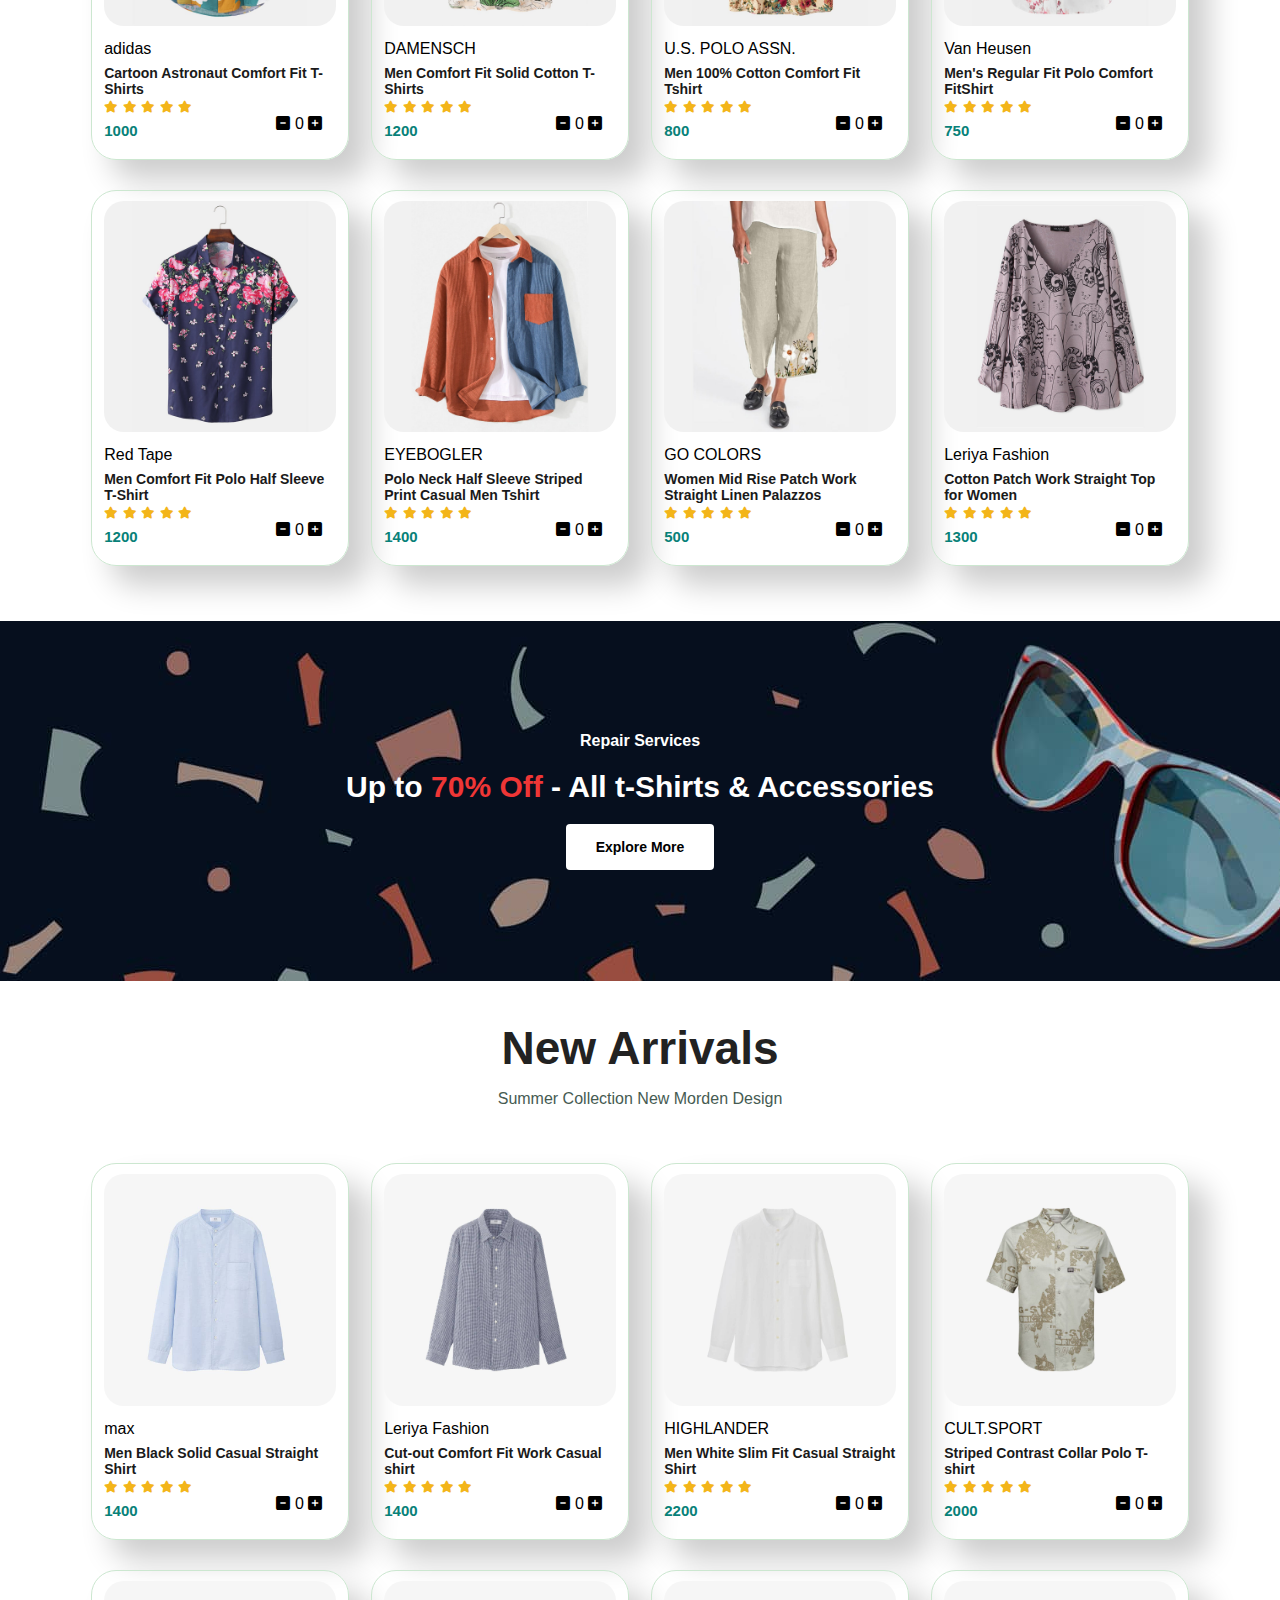
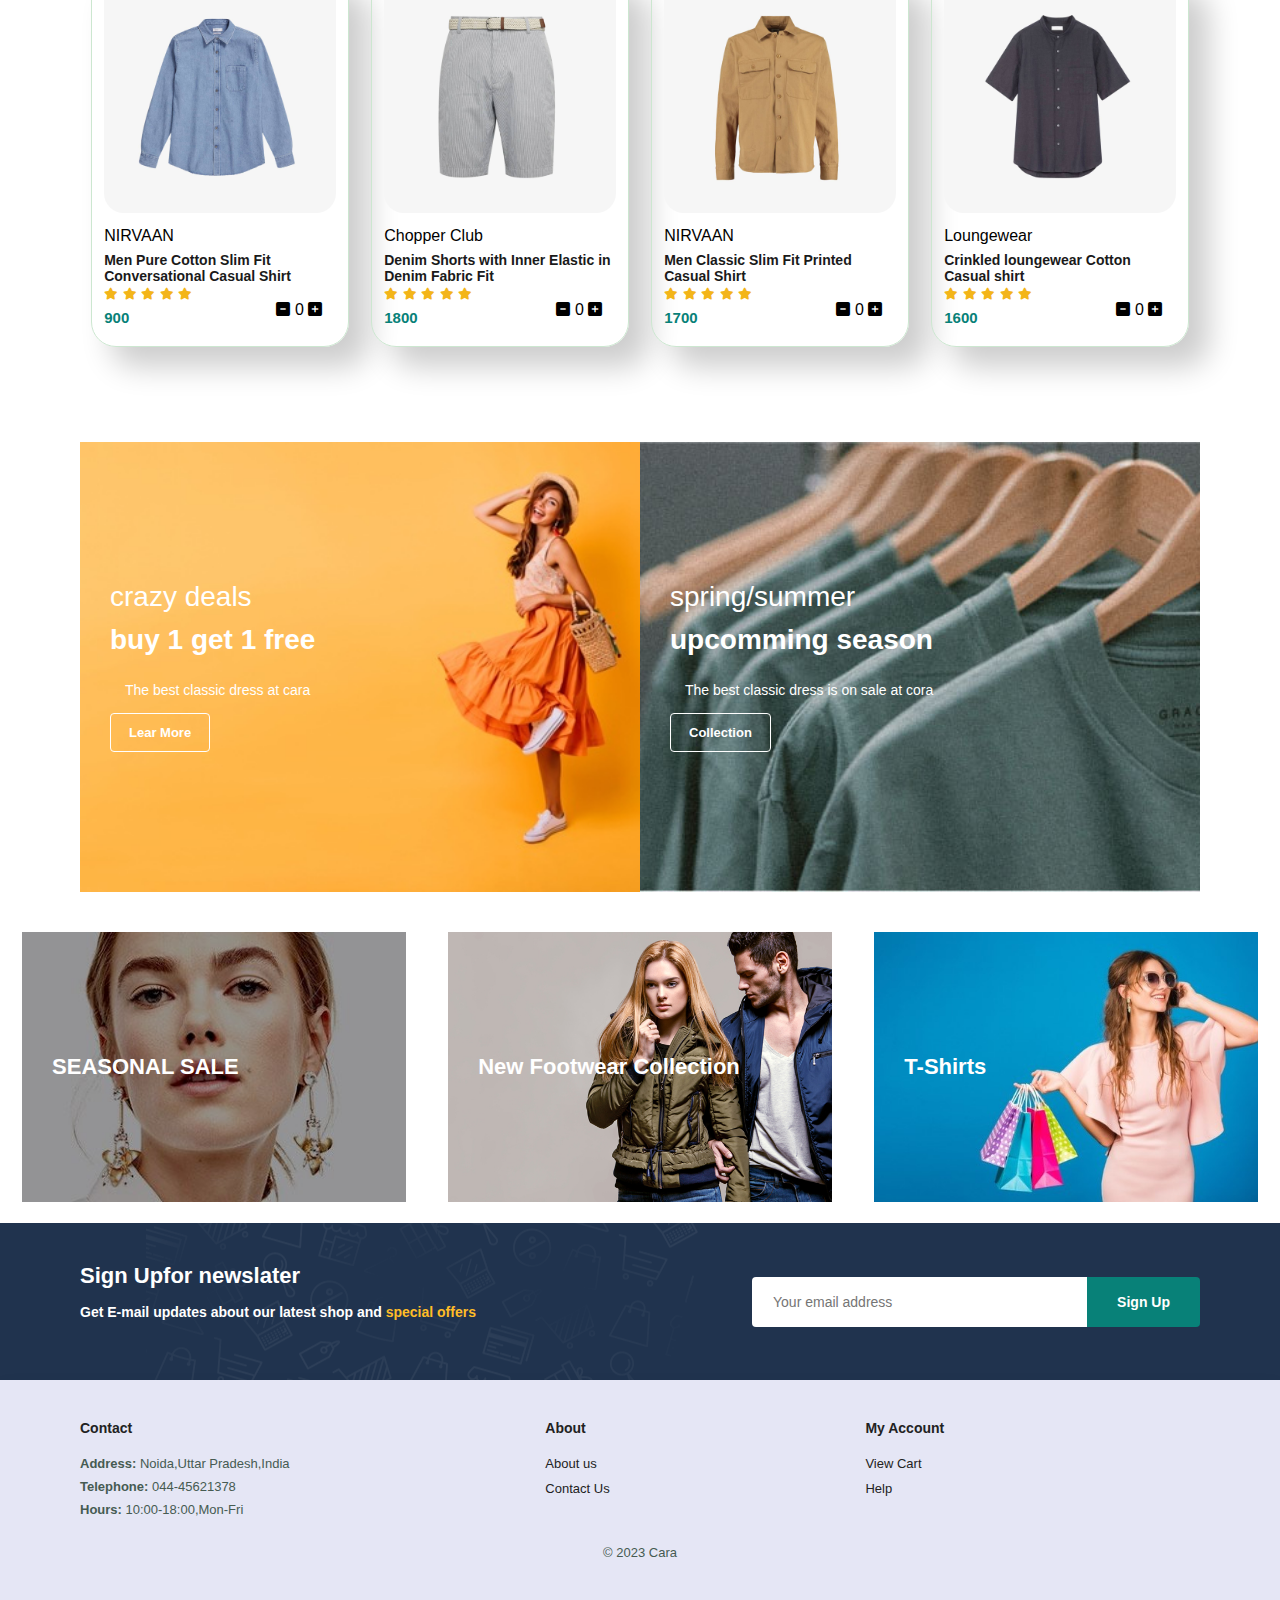
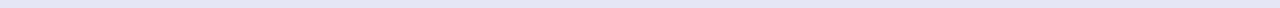
==== commit 5f0d7eff: "login file added and code changes" ====
--- a/HTML_files/index.html
+++ b/HTML_files/index.html
@@ -18,6 +18,7 @@
                 <li><a href="./blog.html">Blog</a></li>
                 <li><a href="./about.html">About</a></li>
                 <li><a href="./contact.html">Contact</a></li>
+                <li><a href="login.html"><i class="fa-solid fa-user"></i></a></li>
                 <li id="lg-bag">
                     <a href="./cart.html">
                         <i class="fas fa-shopping-cart"></i>
--- a/CSS_files/style.css
+++ b/CSS_files/style.css
@@ -744,49 +744,6 @@
 
 
 
-/* .btn{
-	border: .2rem solid var(--black);
-	margin-top: 1rem;
-	display: inline-block;
-	font-size: 1.7rem;
-	border-radius: .5rem;
-	color: var(--black);
-	cursor: pointer;
-	background: none;
-}
-.login-form{
-	border: 1px solid;
-	position: absolute;
-	top:110%;
-	right: 2rem;
-	box-shadow: var(--box-shadow);
-	border-radius: .5rem;
-	background: #fff;
-	text-align: center;
-	width: 20rem;
-}
-.login-form h3{
-	font-size: 2.5rem;
-	text-transform: uppercase;
-	color: var(--black);
-}
-
-.login-form .box{
-	width: 100%;
-	border:1px solid;
-	margin: .7rem 0;
-	background: #eee;
-	border-radius: .5rem;
-	padding: 1rem;
-	font-size: 1.5rem;
-	color: var(--black);
-	text-transform: none;
-} */
-
-
-
-
-
 
 /* media query */
 @media (max-width:1024px){
